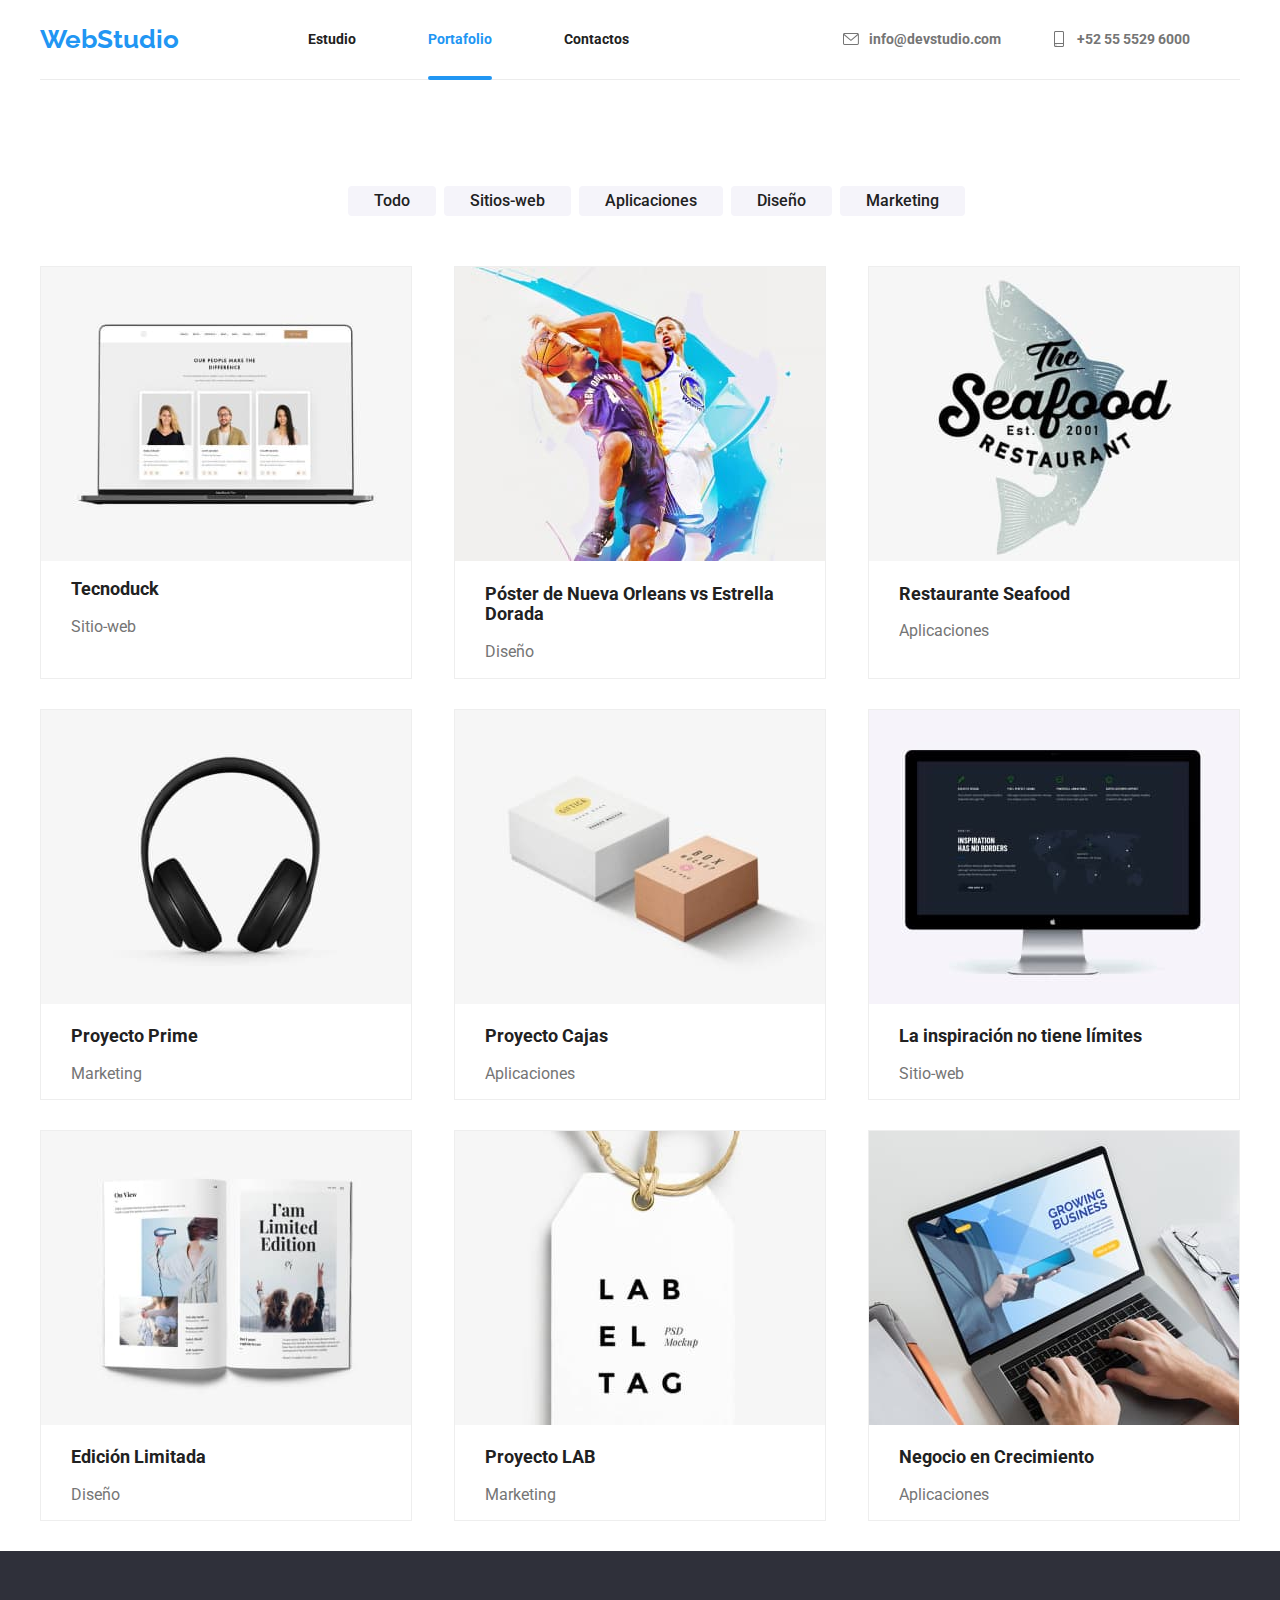
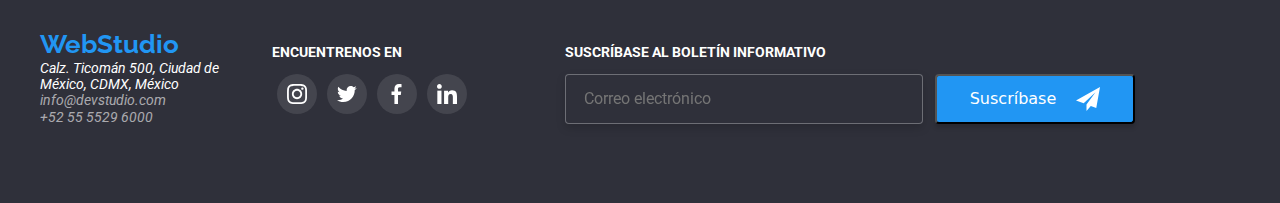
==== portfolio.html @ 3daa3411 "first commit" ====
<!DOCTYPE html>
<html lang="es">
<head>
    <meta charset="UTF-8" />
    <meta http-equiv="X-UA-Compatible" content="IE=edge" />
    <meta name="viewport" content="width=device-width, initial-scale=1.0" />
    <title>WebStudio</title>
    <!-- Link hoja de estilos -->
    <link rel="stylesheet" href="./css/styles.css" />
    <!--Normalización de estilos (Normalize styles) -->
    <link
    rel="stylesheet"
    href="https://cdnjs.cloudflare.com/ajax/libs/modern-normalize/1.0.0/modern-normalize.min.css"
    />
    <!-- Fuentes Google Fonts -->
    <link rel="preconnect" href="https://fonts.googleapis.com" />
    <link rel="preconnect" href="https://fonts.gstatic.com" crossorigin />
    <link
    href="https://fonts.googleapis.com/css2?family=Roboto:ital,wght@0,100;0,300;0,400;0,500;0,700;0,900;1,100;1,300;1,400;1,500;1,700;1,900&display=swap"
    rel="stylesheet"
    />
    <link href="https://fonts.googleapis.com/css2?family=Raleway:wght@700&display=swap" rel="stylesheet">
</head>
<body>
  <header class="header container">
    <main class="menu">
      <!-- Logo -->
      <a href="./index.html" class="logo">WebStudio</a>
      <!-- Panel de navegación -->
      <nav class="menu__nav">
        <ul class="menu__list">
          <li><a href="./index.html">Estudio</a></li>
          <li><a href="./portfolio.html" class="active">Portafolio</a></li>
          <li><a href="">Contactos</a></li>
        </ul>
      </nav>
    </main>
    <!-- Datos de contacto -->
    <main class="menucontact">
      <ul class="menucontact__list">
        <li class="menucontact__item">
          <svg class="menucontact__icon">
            <use href="./images/icons.svg#icon-envelope"></use>
          </svg>
          <a href="mailto:info@devstudio.com" class="menucontact__link">info@devstudio.com</a>
        </li>
        <li class="menucontact__item">
          <svg class="menucontact__icon">
            <use href="./images/icons.svg#icon-phone"></use>
          </svg>
          <a href="tel:+525555296000" class="menucontact__link">+52 55 5529 6000</a>
        </li>
      </ul>
    </main>
  </header>
    <!-- submenu -->
    <section>
    <ul class="submenu-list">
        <li>
            <input class="submenu-list__button" type="button" value="Todo"/>
        </li>
        <li>
            <input class="submenu-list__button" type="button" value="Sitios-web"/>
        </li>
        <li>
          <input class="submenu-list__button" type="button" value="Aplicaciones"/>
        </li>
        <li>
          <input class="submenu-list__button" type="button" value="Diseño"/>
        </li>
        <li>
          <input class="submenu-list__button" type="button" value="Marketing"/>
        </li>
    </ul>
    </section>
    <!-- Seccione de imágenes -->
    <section class="container">
    <ul class="services-list">
        <li class="services-list__item">
            <div class="services-list__bg">
              <img src="./images/WebSite.jpg" alt="Sitio Web" class="services-list__image"/>
              <p>Tecnoduck es una plataforma de distribución de coronavirus de última generación. Las compañías usan esta plataforma para el espionaje digital y los ataques a los servidores seguros de la competencia.</p>
            </div>
            <div class="services-list__description">
                <h3 class="services-list__title">Tecnoduck</h3>
                <p class="services-list__subtitle">Sitio-web</p>    
            </div>
        </li>
        <li class="services-list__item">
            <img src="./images/Players.jpg" alt="Jugadores" class="services-list__image" />
            <div class="services-list__description">
                <h3 class="services-list__title">Póster de Nueva Orleans vs Estrella Dorada</h3>
                <p class="services-list__subtitle">Diseño</p>    
            </div>
        </li>
        <li class="services-list__item">
            <img src="./images/fish.jpg" alt="Restaurantes" class="services-list__image" />
            <div class="services-list__description">
                <h3 class="services-list__title">Restaurante Seafood</h3>
                <p class="services-list__subtitle">Aplicaciones</p>    
            </div>
        </li>
        <li class="services-list__item">
            <img src="./images/Aarphones.jpg" alt="Audífonos" class="services-list__image" />
            <div class="services-list__description">
                <h3 class="services-list__title">Proyecto Prime</h3>
                <p class="services-list__subtitle">Marketing</p>    
            </div>
        </li>
        <li class="services-list__item">
            <img src="./images/Boxes.jpg" alt="Cajas" class="services-list__image" />
            <div class="services-list__description">
                <h3 class="services-list__title">Proyecto Cajas</h3>
                <p class="services-list__subtitle">Aplicaciones</p>    
            </div>
        </li>
        <li class="services-list__item">
            <img src="./images/Pc graphics.jpg" alt="PC con gráficas" class="services-list__image" />
            <div class="services-list__description">
                <h3 class="services-list__title">La inspiración no tiene límites</h3>
                <p class="services-list__subtitle">Sitio-web</p>    
            </div>
        </li>
        <li class="services-list__item">
            <img src="./images/Book.jpg" alt="Libro" class="services-list__image" />
            <div class="services-list__description">
                <h3 class="services-list__title">Edición Limitada</h3>
                <p class="services-list__subtitle">Diseño</p>    
            </div>
        </li>
        <li class="services-list__item">
            <img src="./images/Card.jpg" alt="Tarjeta" class="services-list__image" />
            <div class="services-list__description">
                <h3 class="services-list__title">Proyecto LAB</h3>
                <p class="services-list__subtitle">Marketing</p>    
            </div>
        </li>
        <li class="services-list__item">
            <img src="./images/Laptop.jpg" alt="Portátil" class="services-list__image" />
            <div class="services-list__description">
                <h3 class="services-list__title">Negocio en Crecimiento</h3>
                <p class="services-list__subtitle">Aplicaciones</p>    
            </div>
        </li>
    </ul>
    </section>
    <!-- Pie de pagina -->
    <footer class="footer">
      <main class="footer-main container">
        <div>
          <a class="logo" href="#">WebStudio</a>
          <address class="footer-address"> 
            Calz. Ticomán 500, Ciudad de <br/> México, CDMX, México 
            <ul class="footer-address__list">
              <li class="footer-address__item">
                <a class="footer-address__link" href="mailto:info@devstudio.com">info@devstudio.com</a>
              </li class="footer-address__item">
              <li><a class="footer-address__link"  href="tel:+525555296000">+52 55 5529 6000</a></li>
            </ul>
          </address>
        </div>
        <!-- Footer redes -->
        <div class="container-social-networks">
          <h3 class="text-footer-social-networks">ENCUENTRENOS EN</h3>
          <div class="footer-social-networks">
            <div class="footer-social-networks__bg">
              <svg class="footer-social-networks__icon">
                <use href="./images/icons.svg#icon-instagram"></use>
              </svg>
            </div>
            <div class="footer-social-networks__bg">
              <svg class="footer-social-networks__icon">
                <use href="./images/icons.svg#icon-twitter"></use>
              </svg>
            </div>
            <div class="footer-social-networks__bg">
              <svg class="footer-social-networks__icon">
                <use href="./images/icons.svg#icon-facebook"></use>
              </svg>
            </div>
            <div class="footer-social-networks__bg">
              <svg class="footer-social-networks__icon">
                <use href="./images/icons.svg#icon-linkedin"></use>
              </svg>
            </div>
          </div>
        </div>
        <div class="footer-subscription">
          <h3 class="text-footer-social-networks">SUSCRÍBASE AL BOLETÍN INFORMATIVO</h3>
          <form class="form-subscription" name="form-subscription">
            <label class="form-subscription__label">
              <input class="form-subscription__input" type="email" name="email" placeholder="Correo electrónico" required/>
            </label>
            <button class="btn-telegram">Suscríbase
              <svg class="icon-telegram">
                <use href="./images/icons.svg#icon-telegram"></use>
              </svg>
            </button> 
          </form>
        </div>
        </div>
      </main>
    </footer>
</body>
</html>
---- css/styles.css ----
/* ----- Parámetros generales ----- */
:root {
  --main-color: #2196f3;
  --banner-color: #2f303a;
  --text-black: #212121;
  --text-grey: #757575;
  --cubic: cubic-bezier(0.4, 0, 0.2, 1);
}
body {
  font-family: 'Roboto', sans-serif;
  color: var(--text-black);
  display: flex;
  flex-direction: column;
}
.container {
  width: 1200px;
  margin-left: auto;
  margin-right: auto;
}
/* ----- Sección de navegación ----- */
.header {
  display: flex;
  align-items: center;
  justify-content: space-between;
  height: 80px;
  border-bottom: 1px solid #ececec;
}
.menu {
  display: flex;
  align-items: center;
  height: 100%;
}
.logo {
  color: var(--main-color);
  text-decoration: none;
  font-family: 'Raleway', sans-serif;
  font-weight: 700;
  font-size: 26px;
  margin-right: 93px;
}
.menu__nav {
  height: 100%;
  width: 393px;
}
.menu__list {
  list-style: none;
  display: flex;
  justify-content: space-around;
  align-items: center;
  padding: 0%;
  margin: 0%;
  height: 100%;
}
.menu__list a {
  color: var(--text-black);
  text-decoration: none;
  text-align: center;
  font-family: 'Roboto', sans-serif;
  font-size: 14px;
  font-weight: 700;
  position: relative;
  transition: color 250ms var(--cubic);
}
.menu__list a:hover,
.menu__list a:focus {
  color: var(--main-color);
  cursor: pointer;
}
/* ------- Uso de after --------- */
.menu__list a::after {
  content: '';
  width: 100%;
  height: 4px;
  background-color: var(--main-color);
  border-radius: 2px;
  position: absolute;
  top: 45px;
  left: 0%;
  opacity: 0;
}
.menu__list a.active::after {
  opacity: 1;
}
.menu__list a.active {
  color: var(--main-color);
}
.menucontact__list {
  list-style: none;
  display: flex;
  align-items: center;
  justify-content: space-between;
  flex-direction: row;
}
.menucontact__item {
  display: flex;
}
.menucontact__item:hover .menucontact__icon,
.menucontact__item:focus .menucontact__icon {
  fill: var(--main-color);
  cursor: pointer;
}
/*----------- Animación de cursor ---------------*/
.menucontact__item:hover .menucontact__link,
.menucontact__item:focus .menucontact__link {
  color: var(--main-color);
  cursor: pointer;
}
.menucontact__link {
  color: var(--text-grey);
  text-decoration: none;
  text-align: left;
  font-family: 'Roboto', sans-serif;
  font-size: 14px;
  font-weight: 700;
  margin-right: 50px;
  margin-left: 10px;
  transition: color 250ms var(--cubic);
}
.menucontact__icon {
  width: 16px;
  height: 16px;
  margin-bottom: 0px;
  fill: var(--text-grey);
  transition: fill 250ms var(--cubic);
}
/* ------- Banner "Soluciones eficaces..." ------- */
.banner {
  background-image: url(../images/Team.jpg);
  background-repeat: no-repeat;
  background-position: 50% 50%;
  background-size: auto;
  height: 600px;
  display: flex;
}
.banner__backgroun--rbga {
  background: rgba(47, 48, 58, 0.4);
  width: 1600px;
  height: 100%;
  margin-left: auto;
  margin-right: auto;
  display: flex;
  flex-direction: column;
  justify-content: center;
  align-items: center;
}
.banner__title {
  color: white;
  font-family: 'Roboto', sans-serif;
  font-size: 44px;
  width: 600px;
  text-align: center;
  margin: 0%;
}
.banner__boxbutton {
  margin-top: 30px;
}
.banner__button {
  background-color: var(--main-color);
  padding: 10px 32px;
  color: white;
  font-family: 'Roboto', sans-serif;
  font-size: 16px;
  border: transparent;
  box-shadow: 0px 4px 4px rgba(0, 0, 0, 0.15);
  border-radius: 4px;
}
.banner__button:hover {
  cursor: pointer;
}
/* ------------  Modal  ------------------- */
.backdrop {
  position: fixed;
  top: 0%;
  width: 100%;
  height: 100%;
  background-color: rgba(0, 0, 0, 0.5);
  z-index: 1;
  display: flex;
  justify-content: center;
  align-items: center;
  transition: opacity 250ms var(--cubic);
}
.modal {
  position: absolute;
  width: 528px;
  height: 581px;
  background-color: white;
  position: fixed;
  border-radius: 4px;
  display: flex;
  flex-direction: column;
  align-items: center;
}

.backdrop.is-hidden {
  opacity: 0;
  visibility: visible;
  pointer-events: none;
}
.icon-modal {
  width: 11px;
  height: 11px;
  fill: var(--text-black);
  transition: fill 250ms var(--cubic);
}
.close-modal {
  width: 30px;
  height: 30px;
  border-radius: 50%;
  background-color: white;
  border: 1px solid rgba(0, 0, 0, 0.1);
  margin-top: 8px;
  margin-left: 91%;
  padding: 0%;
}
.close-modal:hover,
.close-modal:hover .icon-modal {
  cursor: pointer;
  fill: var(--main-color);
}

/* ------ Formulario Modal ------ */
.form {
  display: flex;
  flex-direction: column;
  width: 448px;
}
.form h2 {
  font-family: 'Roboto';
  font-style: normal;
  font-weight: 700;
  font-size: 20px;
  line-height: 23.44px;
  margin-left: auto;
  margin-right: auto;
}
.form__label {
  display: flex;
  flex-direction: column;
  font-family: 'Roboto';
  font-style: normal;
  font-weight: 400;
  font-size: 12px;
  color: var(--text-grey);
  margin-bottom: 10px;
  margin-top: 4px;
}
.form__label:hover {
  cursor: pointer;
}
.form__label:hover .form__box {
  border: 1px solid var(--main-color);
}
.form__label:hover .form__icons {
  fill: var(--main-color);
}
.form__box {
  display: flex;
  align-items: center;
  border: 1px solid rgba(33, 33, 33, 0.2);
  border-radius: 4px;
  height: 40px;
  width: 100%;
  transition: border 250ms var(--cubic);
}
.form__icons {
  width: 12px;
  height: 12px;
  fill: var(--text-black);
  margin-left: 15px;
  margin-right: 15px;
  transition: fill 250ms var(--cubic);
}
.form__input {
  border: 1px solid rgba(255, 255, 255, 0);
  width: 100%;
  font-family: 'Roboto';
  font-style: normal;
  font-weight: 400;
  font-size: 14px;
  color: var(--text-black);
  outline: none;
}
.form__feedback {
  width: 100%;
  height: 120px;
  border: 1px solid rgba(33, 33, 33, 0.2);
  border-radius: 4px;
}
.form__text {
  width: 94%;
  height: 88%;
  margin-top: 12px;
  margin-left: 16px;
  outline: none;
  border: none;
}
.form__politics {
  display: flex;
  align-items: flex-start;
  margin-left: auto;
  margin-right: auto;
}
.form__politics:hover {
  cursor: pointer;
}
.form__politics p {
  font-family: 'Roboto';
  font-style: normal;
  font-weight: 400;
  font-size: 14px;
  color: var(--text-grey);
  width: 400px;
  margin-top: -1px;
  margin-left: 10px;
}
.form-button-submit {
  width: 200px;
  height: 50px;
  background-color: var(--main-color);
  margin-left: auto;
  margin-right: auto;
  border: 0;
  border-radius: 4px;
  font-family: 'Roboto';
  font-style: normal;
  font-weight: 700;
  font-size: 16px;
  color: white;
  box-shadow: 0px 4px 4px rgba(0, 0, 0, 0.15);
}
.form-button-submit:hover {
  cursor: pointer;
}
/* ----- Primera sección valores --------- */
.values {
  display: flex;
  justify-content: space-between;
  margin-top: 95px;
  margin-bottom: 95px;
}
.card {
  width: 270px;
}
.card__bg {
  background-color: #f5f4fa;
  width: 270px;
  height: 120px;
  display: flex;
  justify-content: center;
  align-items: center;
}
.card__icons {
  width: 70px;
  height: 70px;
}
.card__subtitles {
  font-family: 'Roboto', sans-serif;
  color: var(--text-black);
  font-weight: 700;
  font-size: 14px;
}
.card__paragraph {
  font-family: 'Roboto', sans-serif;
  color: var(--text-grey);
  font-weight: 400;
  font-size: 14px;
}
/*----- A que nos dedicamos ----- */
.second-section-subtitle {
  font-family: 'Roboto', sans-serif;
  color: var(--text-black);
  font-weight: 700;
  font-size: 36px;
  text-align: center;
  margin: 0px 0px 55px 0px;
}
.card-images {
  list-style: none;
  margin: 0px 0px 94px 0px;
  display: flex;
  justify-content: space-between;
  font-family: 'roboto';
  font-weight: 700;
  font-size: 14px;
  letter-spacing: 1px;
}
/*---Posicionamiento relativo y absoluto---- */
.card-images__item {
  position: relative;
  margin: 0px;
  display: flex;
  justify-content: center;
}
.card-images__link {
  width: 373.16px;
  margin: 0px;
}
.card-images__p {
  background-color: rgba(47, 48, 58, 0.8);
  padding-top: 27px;
  padding-bottom: 27px;
  color: white;
  text-align: center;
  position: absolute;
  bottom: 0px;
  left: 0px;
  right: 0px;
  margin: 0px;
}
/* =======Sección equipo de trabajo====== */
.section-team {
  background-color: #f5f4fa;
}
.third-section-subtitle {
  font-family: 'Roboto', sans-serif;
  color: var(--text-black);
  font-weight: 700;
  font-size: 36px;
  text-align: center;
  margin-top: 74px;
  margin-bottom: 50px;
}
.main-section-team {
  display: flex;
  justify-content: space-between;
}
.card-team__box {
  text-align: center;
  background-color: white;
  margin-bottom: 94px;
  border-radius: 0px 0px 4px 4px;
  box-shadow: 0px 1px 3px rgba(0, 0, 0, 0.12), 0px 1px 1px rgba(0, 0, 0, 0.14),
    0px 2px 1px rgba(0, 0, 0, 0.2);
}
.card-team__names {
  font-family: 'Roboto', sans-serif;
  color: var(--text-black);
  font-weight: 500;
  font-size: 16px;
}
.card-team__images {
  width: 270px;
}
.card-team__post {
  font-family: 'Roboto', sans-serif;
  color: var(--text-grey);
  font-weight: 400;
  font-size: 16px;
}
.card-team-box-icons {
  display: flex;
  justify-content: center;
  flex-direction: row;
  margin-top: 16px;
  margin-bottom: 30px;
}
.card-team-box-icons__bg {
  width: 40px;
  height: 40px;
  background-color: white;
  border-radius: 50%;
  display: flex;
  justify-content: center;
  align-items: center;
  margin-left: 5px;
  margin-right: 5px;
  transition: background-color 250ms var(--cubic);
}
.card-team-box-icons__bg:hover {
  background-color: var(--main-color);
  cursor: pointer;
}

.card-team-box-icons__bg:hover .card-team-box-icons__icon {
  fill: white;
}
.card-team-box-icons__icon {
  fill: var(--text-grey);
  width: 20px;
  height: 20px;
  transition: fill 250ms var(--cubic);
}
/* <!-- Clientes regulares --> */
.customers-box {
  display: flex;
  flex-direction: row;
  justify-content: center;
  margin-bottom: 151px;
}
.customers-box__border {
  width: 170px;
  height: 81px;
  border: 1px solid #afb1b8;
  display: flex;
  justify-content: center;
  align-items: center;
  margin-left: 15px;
  margin-right: 15px;
  border-radius: 4px;
  transition: border 250ms var(--cubic);
}
.customers-box__border:hover {
  cursor: pointer;
  border: 1px solid var(--main-color);
}
.customers-box__border:hover .customers-box__icon {
  fill: var(--main-color);
}
.customers-box__icon {
  width: 50%;
  height: 50%;
  fill: #afb1b8;
  transition: fill 250ms var(--cubic);
}
/* ------Pie de pagina------*/
.footer {
  background-color: var(--banner-color);
  height: 252px;
  display: flex;
  align-items: center;
}
.footer-main {
  display: flex;
}

/* ----- footer sección dirección ------ */
.footer-address {
  font-family: 'Roboto', sans-serif;
  font-weight: 400;
  font-size: 14px;
  color: white;
}
.footer-address__list {
  list-style: none;
  padding: 0%;
  margin: 0%;
}
.footer-address__link {
  font-family: 'Roboto', sans-serif;
  color: rgba(255, 255, 255, 0.6);
  font-weight: 400;
  font-size: 14px;
  text-decoration: none;
  transition: color 250ms var(--cubic);
}
.footer-address__link:hover {
  color: var(--main-color);
}
/* ----- footer sección redes ------ */
.container-social-networks {
  display: flex;
  flex-direction: column;
}
.footer-social-networks {
  display: flex;
  flex-direction: row;
  align-items: center;
}
.footer-social-networks__bg {
  width: 40px;
  height: 40px;
  background-color: rgba(255, 255, 255, 0.1);
  border-radius: 50%;
  display: flex;
  justify-content: center;
  align-items: center;
  margin-left: 5px;
  margin-right: 5px;
  transition: background-color 250ms var(--cubic);
}
.footer-social-networks__icon {
  fill: white;
  width: 20px;
  height: 20px;
}
.footer-subscription {
  width: 570px;
  height: 86px;
  margin-left: 93px;
}
.text-footer-social-networks {
  color: white;
  font-family: 'Roboto';
  font-style: normal;
  font-weight: 700;
  font-size: 14px;
  line-height: 16px;
}
.footer-social-networks__bg:hover {
  background-color: var(--main-color);
  cursor: pointer;
}

/* ------ Suscripción ------- */
.form-subscription {
  width: 100%;
  display: flex;
}
.form-subscription__label {
  width: 358px;
  height: 50px;
  border: 1px solid rgba(255, 255, 255, 0.3);
  filter: drop-shadow(0px 4px 4px rgba(0, 0, 0, 0.15));
  border-radius: 4px;
  background-color: var(--banner-color);
  margin-right: 12px;
  display: flex;
  align-items: center;
}
.form-subscription__input {
  font-family: 'Roboto';
  font-style: normal;
  font-weight: 400;
  font-size: 16px;
  line-height: 20px;
  color: rgba(255, 255, 255, 0.6);
  outline: none;
  background-color: var(--banner-color);
  border: none;
  margin-left: 16px;
}
.btn-telegram {
  width: 200px;
  height: 50px;
  background: var(--main-color);
  color: white;
  border-radius: 4px;
  box-shadow: 0px 4px 4px rgba(0, 0, 0, 0.15);
  display: flex;
  align-items: center;
  justify-content: center;
}
.btn-telegram:hover,
.form-subscription__label {
  cursor: pointer;
}
.icon-telegram {
  width: 24px;
  height: 24px;
  fill: white;
  margin-left: 20px;
}

/* =====Page Portfolio==== */
.submenu-list {
  display: flex;
  justify-content: center;
  margin-top: 106px;
  margin-bottom: 50px;
  list-style: none;
  text-align: center;
}
.submenu-list__button {
  font-family: 'Roboto', sans-serif;
  color: var(--text-black);
  font-weight: 500;
  font-size: 16px;
  text-decoration: none;
  background-color: #f5f4fa;
  margin-right: 8px;
  padding: 6px 26px 6px 26px;
  border-radius: 4px;
  border: white;
  transition: color 250ms var(--cubic);
}
.submenu-list__button:hover,
.submenu-list__button:focus {
  cursor: pointer;
  background-color: var(--main-color);
  color: white;
  box-shadow: 0px 3px 1px rgba(0, 0, 0, 0.1), 0px 1px 2px rgba(0, 0, 0, 0.08),
    0px 2px 2px rgba(0, 0, 0, 0.12);
  border-radius: 4px;
}
/* ---- Lista de servicios ----- */
.services-list {
  list-style: none;
  font-family: 'Roboto', sans-serif;
  margin: 0%;
  padding: 0%;
  display: flex;
  flex-wrap: wrap;
  justify-content: space-between;
}
.services-list__item {
  border: 1px solid #eeeeee;
  margin-bottom: 30px;
}
.services-list__item:hover {
  cursor: pointer;
  box-shadow: 0px 1px 1px rgba(0, 0, 0, 0.12), 0px 4px 4px rgba(0, 0, 0, 0.06),
    1px 4px 6px rgba(0, 0, 0, 0.16);
}
.services-list__bg {
  width: 370px;
  height: 294px;
  overflow: hidden;
  position: relative;
}
.services-list__image {
  width: 370px;
}
.services-list__bg > p {
  background: rgba(33, 150, 243, 0.9);
  color: white;
  width: 370px;
  height: 294px;
  font-family: 'roboto';
  font-weight: 400;
  size: 18px;
  line-height: 28px;
  padding-left: 10%;
  padding-right: 10%;
  padding-top: 17%;
  position: absolute;
  transform: translateY(0%);
}
.services-list__item:hover > .services-list__bg > p {
  transform: translateY(-101%);
  margin: 0%;
  transition: transform 250ms ease;
  transition-timing-function: cubic-bezier(0.4, 0, 0.2, 1);
}
.services-list__description {
  margin-left: 30px;
  width: 322px;
}
.services-list__title {
  font-size: 18px;
  font-weight: 700;
}
.services-list__subtitle {
  font-size: 16px;
  font-weight: 400;
  color: var(--text-grey);
}
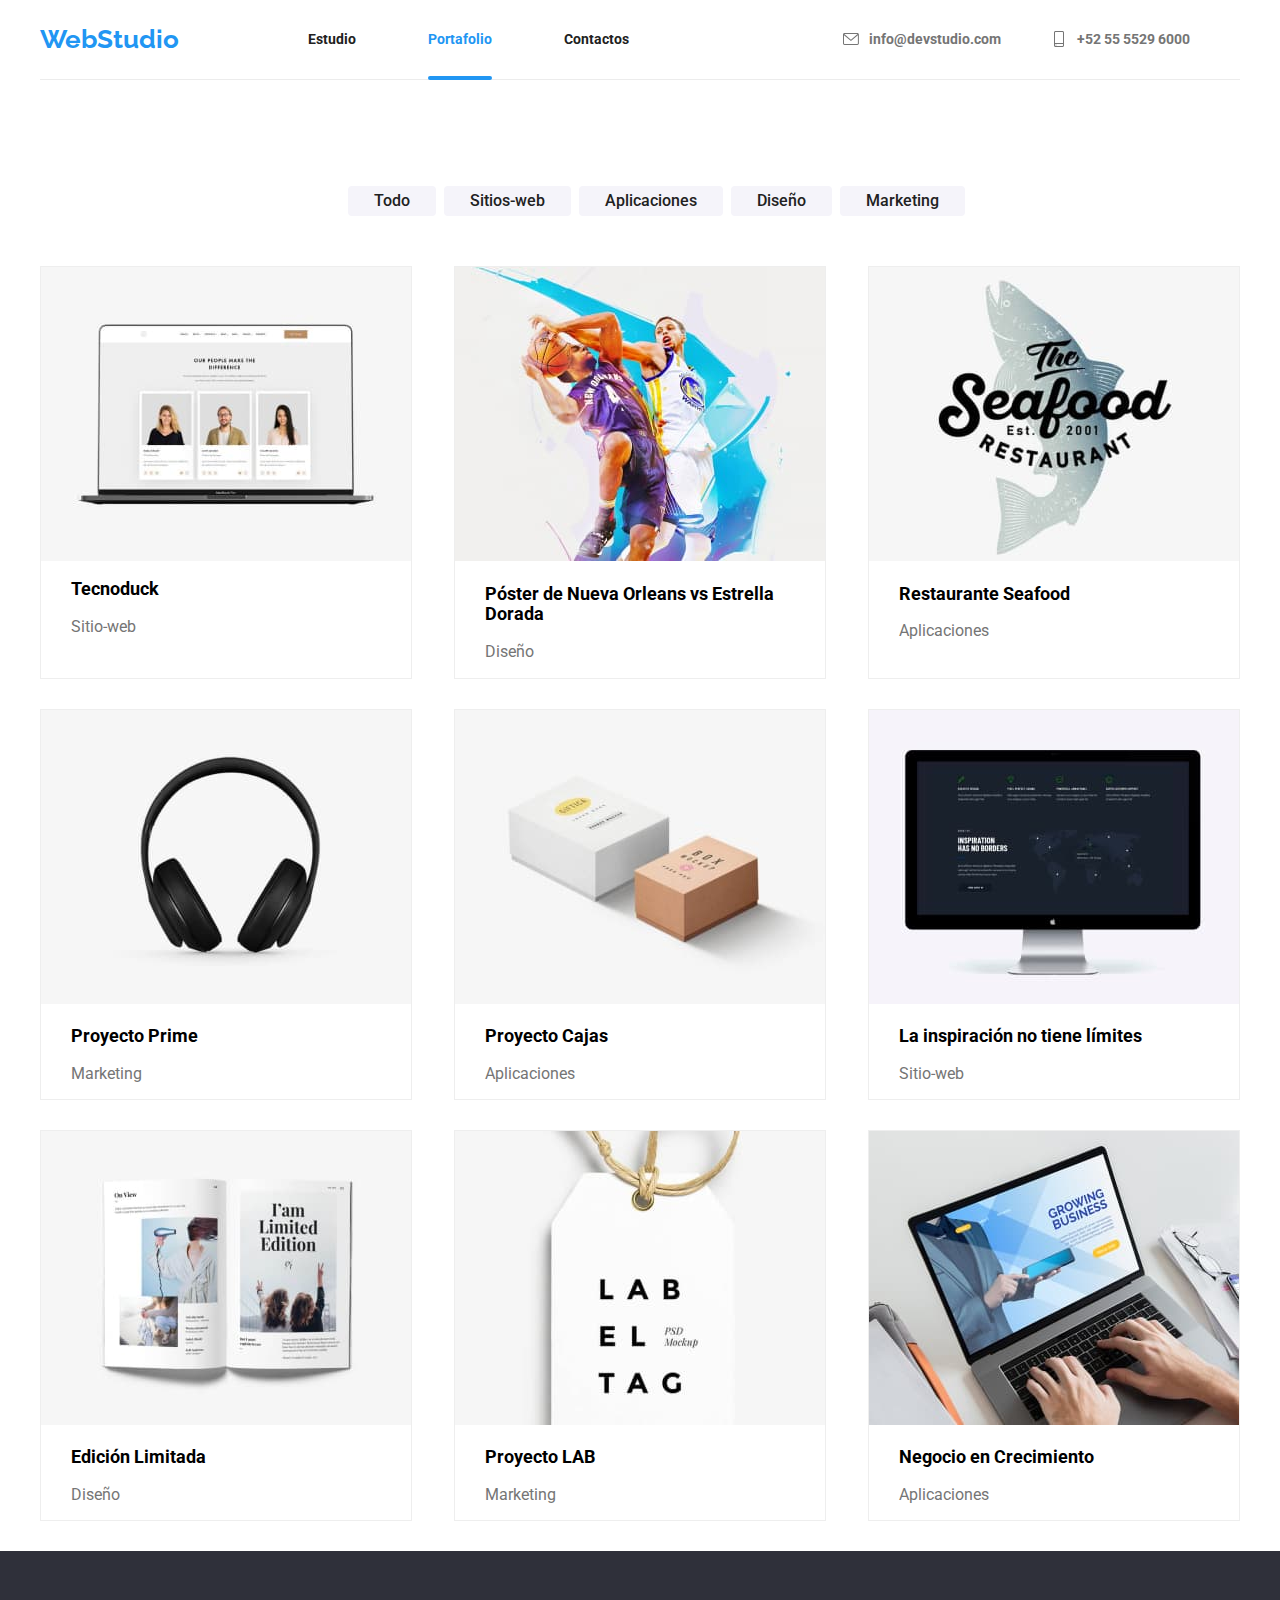
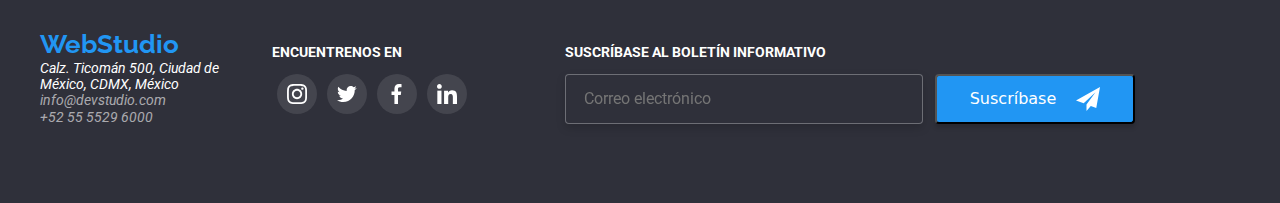
==== commit f75da747: "Actualizacion" ====
--- a/portfolio.html
+++ b/portfolio.html
@@ -6,7 +6,7 @@
     <meta name="viewport" content="width=device-width, initial-scale=1.0" />
     <title>WebStudio</title>
     <!-- Link hoja de estilos -->
-    <link rel="stylesheet" href="./css/styles.css" />
+    <link rel="stylesheet" href="./css/main.min.css" />
     <!--Normalización de estilos (Normalize styles) -->
     <link
     rel="stylesheet"
--- a/css/main.min.css
+++ b/css/main.min.css
@@ -0,0 +1 @@
+@charset "UTF-8";body{font-family:Roboto,sans-serif;color:var(--text-black);display:flex;flex-direction:column}.container{width:1200px;margin-left:auto;margin-right:auto}.header{height:80px;border-bottom:1px solid #ececec;display:flex;align-items:center;justify-content:space-between}.logo{font-weight:700;font-size:26px;margin-right:93px;color:#2196f3;text-decoration:none;font-family:Raleway,sans-serif}.menu{height:100%;display:flex;align-items:center}.menu__nav{height:100%;width:393px}.menu__list{list-style:none;display:flex;justify-content:space-around;align-items:center;padding:0;margin:0;height:100%}.menu__list a{color:#212121;text-decoration:none;text-align:center;font-family:Roboto,sans-serif;font-size:14px;font-weight:700;position:relative;transition:color 250ms cubic-bezier(.4,0,.2,1)}.menu__list a:focus,.menu__list a:hover{color:#2196f3;cursor:pointer}.menu__list a::after{content:"";width:100%;height:4px;background-color:#2196f3;border-radius:2px;position:absolute;top:45px;left:0;opacity:0}.menu__list a.active::after{opacity:1}.menu__list a.active{color:#2196f3}.menucontact__list{list-style:none;display:flex;align-items:center;justify-content:space-between;flex-direction:row}.menucontact__item{display:flex}.menucontact__item:focus .menucontact__icon,.menucontact__item:hover .menucontact__icon{fill:#2196f3;cursor:pointer}.menucontact__item:focus .menucontact__link,.menucontact__item:hover .menucontact__link{color:#2196f3;cursor:pointer}.menucontact__link{color:#757575;text-decoration:none;text-align:left;font-family:Roboto,sans-serif;font-size:14px;font-weight:700;margin-right:50px;margin-left:10px;transition:color 250ms cubic-bezier(.4,0,.2,1)}.menucontact__icon{width:16px;height:16px;margin-bottom:0;fill:#757575;transition:fill 250ms cubic-bezier(.4,0,.2,1)}.banner{background-image:url(../../images/Team.jpg);background-repeat:no-repeat;background-position:50% 50%;background-size:auto;height:600px;display:flex}.banner__backgroun--rbga{background:rgba(47,48,58,.4);width:1600px;height:100%;margin-left:auto;margin-right:auto;display:flex;flex-direction:column;justify-content:center;align-items:center}.banner__title{color:#fff;font-family:Roboto,sans-serif;font-size:44px;width:600px;text-align:center;margin:0}.banner__boxbutton{margin-top:30px}.banner__button{background-color:#2196f3;padding:10px 32px;color:#fff;font-family:Roboto,sans-serif;font-size:16px;border:transparent;box-shadow:0 4px 4px rgba(0,0,0,.15);border-radius:4px}.banner__button:hover{cursor:pointer}.values{display:flex;justify-content:space-between;margin-top:95px;margin-bottom:95px}.card{width:270px}.card__bg{background-color:#f5f4fa;width:270px;height:120px;display:flex;justify-content:center;align-items:center}.card__icons{width:70px;height:70px}.card__subtitles{font-family:Roboto,sans-serif;color:#212121;font-weight:700;font-size:14px}.card__paragraph{font-family:Roboto,sans-serif;color:#757575;font-weight:400;font-size:14px}.second-section-subtitle{font-family:Roboto,sans-serif;color:#212121;font-weight:700;font-size:36px;text-align:center;margin:0 0 55px 0}.card-images{list-style:none;margin:0 0 94px 0;display:flex;justify-content:space-between;font-family:roboto;font-weight:700;font-size:14px;letter-spacing:1px}.card-images__item{position:relative;margin:0;display:flex;justify-content:center}.card-images__link{width:373.16px;margin:0}.card-images__p{background-color:rgba(47,48,58,.8);padding-top:27px;padding-bottom:27px;color:#fff;text-align:center;position:absolute;bottom:0;left:0;right:0;margin:0}.section-team{background-color:#f5f4fa}.third-section-subtitle{font-family:Roboto,sans-serif;color:#212121;font-weight:700;font-size:36px;text-align:center;margin-top:74px;margin-bottom:50px}.card-team{display:flex;justify-content:space-between}.card-team__box{text-align:center;background-color:#fff;margin-bottom:94px;border-radius:0 0 4px 4px;box-shadow:0 1px 3px rgba(0,0,0,.12),0 1px 1px rgba(0,0,0,.14),0 2px 1px rgba(0,0,0,.2)}.card-team__names{font-family:Roboto,sans-serif;color:#212121;font-weight:500;font-size:16px}.card-team__images{width:270px}.card-team__post{font-family:Roboto,sans-serif;color:#757575;font-weight:400;font-size:16px}.card-team-box-icons{display:flex;justify-content:center;flex-direction:row;margin-top:16px;margin-bottom:30px}.card-team-box-icons__bg{width:40px;height:40px;background-color:#fff;border-radius:50%;display:flex;justify-content:center;align-items:center;margin-left:5px;margin-right:5px;transition:background-color 250ms cubic-bezier(.4,0,.2,1)}.card-team-box-icons__bg:hover{background-color:#2196f3;cursor:pointer}.card-team-box-icons__bg:hover .card-team-box-icons__icon{fill:#fff}.card-team-box-icons__icon{fill:#757575;width:20px;height:20px;transition:fill 250ms cubic-bezier(.4,0,.2,1)}.customers-box{display:flex;flex-direction:row;justify-content:center;margin-bottom:151px}.customers-box__border{width:170px;height:81px;border:1px solid #afb1b8;display:flex;justify-content:center;align-items:center;margin-left:15px;margin-right:15px;border-radius:4px;transition:border 250ms cubic-bezier(.4,0,.2,1)}.customers-box__border:hover{cursor:pointer;border:1px solid #2196f3}.customers-box__border:hover .customers-box__icon{fill:#2196f3}.customers-box__icon{width:50%;height:50%;fill:#afb1b8;transition:fill 250ms cubic-bezier(.4,0,.2,1)}.footer{background-color:#2f303a;height:252px;display:flex;align-items:center}.footer-main{display:flex}.footer-address{font-family:Roboto,sans-serif;font-weight:400;font-size:14px;color:#fff}.footer-address__list{list-style:none;padding:0;margin:0}.footer-address__link{font-family:Roboto,sans-serif;color:rgba(255,255,255,.6);font-weight:400;font-size:14px;text-decoration:none;transition:color 250ms cubic-bezier(.4,0,.2,1)}.footer-address__link:hover{color:#2196f3}.container-social-networks{display:flex;flex-direction:column}.footer-social-networks{display:flex;flex-direction:row;align-items:center}.footer-social-networks__bg{width:40px;height:40px;background-color:rgba(255,255,255,.1);border-radius:50%;display:flex;justify-content:center;align-items:center;margin-left:5px;margin-right:5px;transition:background-color 250ms cubic-bezier(.4,0,.2,1)}.footer-social-networks__icon{fill:#fff;width:20px;height:20px}.footer-social-networks__bg:hover{background-color:#2196f3;cursor:pointer}.footer-subscription{width:570px;height:86px;margin-left:93px}.text-footer-social-networks{color:#fff;font-family:Roboto;font-style:normal;font-weight:700;font-size:14px;line-height:16px}.form-subscription{width:100%;display:flex}.form-subscription__label{width:358px;height:50px;border:1px solid rgba(255,255,255,.3);filter:drop-shadow(0 4px 4px rgba(0, 0, 0, .15));border-radius:4px;background-color:#2f303a;margin-right:12px;display:flex;align-items:center}.form-subscription__input{font-family:Roboto;font-style:normal;font-weight:400;font-size:16px;line-height:20px;color:rgba(255,255,255,.6);outline:0;background-color:#2f303a;border:none;margin-left:16px}.btn-telegram{width:200px;height:50px;background:#2196f3;color:#fff;border-radius:4px;box-shadow:0 4px 4px rgba(0,0,0,.15);display:flex;align-items:center;justify-content:center}.btn-telegram:hover,.form-subscription__label{cursor:pointer}.icon-telegram{width:24px;height:24px;fill:#fff;margin-left:20px}.backdrop{position:fixed;top:0;width:100%;height:100%;background-color:rgba(0,0,0,.5);z-index:1;display:flex;justify-content:center;align-items:center;transition:opacity 250ms cubic-bezier(.4,0,.2,1)}.modal{position:absolute;width:528px;height:581px;background-color:#fff;position:fixed;border-radius:4px;display:flex;flex-direction:column;align-items:center}.backdrop.is-hidden{opacity:0;visibility:visible;pointer-events:none}.icon-modal{width:11px;height:11px;fill:#212121;transition:fill 250ms cubic-bezier(.4,0,.2,1)}.close-modal{width:30px;height:30px;border-radius:50%;background-color:#fff;border:1px solid rgba(0,0,0,.1);margin-top:8px;margin-left:91%;padding:0}.close-modal:hover,.close-modal:hover .icon-modal{cursor:pointer;fill:#2196f3}.form{display:flex;flex-direction:column;width:448px}.form h2{font-family:Roboto;font-style:normal;font-weight:700;font-size:20px;line-height:23.44px;margin-left:auto;margin-right:auto}.form__label{display:flex;flex-direction:column;font-family:Roboto;font-style:normal;font-weight:400;font-size:12px;color:#757575;margin-bottom:10px;margin-top:4px}.form__label:hover{cursor:pointer}.form__label:hover .form__box{border:1px solid #2196f3}.form__label:hover .form__icons{fill:#2196f3}.form__box{display:flex;align-items:center;border:1px solid rgba(33,33,33,.2);border-radius:4px;height:40px;width:100%;transition:border 250ms cubic-bezier(.4,0,.2,1)}.form__icons{width:12px;height:12px;fill:#212121;margin-left:15px;margin-right:15px;transition:fill 250ms cubic-bezier(.4,0,.2,1)}.form__input{border:1px solid rgba(255,255,255,0);width:100%;font-family:Roboto;font-style:normal;font-weight:400;font-size:14px;color:#212121;outline:0}.form__feedback{width:100%;height:120px;border:1px solid rgba(33,33,33,.2);border-radius:4px}.form__text{width:94%;height:88%;margin-top:12px;margin-left:16px;outline:0;border:none}.form__politics{display:flex;align-items:flex-start;margin-left:auto;margin-right:auto}.form__politics:hover{cursor:pointer}.form__politics p{font-family:Roboto;font-style:normal;font-weight:400;font-size:14px;color:#757575;width:400px;margin-top:-1px;margin-left:10px}.form-button-submit{width:200px;height:50px;background-color:#2196f3;margin-left:auto;margin-right:auto;border:0;border-radius:4px;font-family:Roboto;font-style:normal;font-weight:700;font-size:16px;color:#fff;box-shadow:0 4px 4px rgba(0,0,0,.15)}.form-button-submit:hover{cursor:pointer}.submenu-list{display:flex;justify-content:center;margin-top:106px;margin-bottom:50px;list-style:none;text-align:center}.submenu-list__button{font-family:Roboto,sans-serif;color:#212121;font-weight:500;font-size:16px;text-decoration:none;background-color:#f5f4fa;margin-right:8px;padding:6px 26px 6px 26px;border-radius:4px;border:#fff;transition:color 250ms cubic-bezier(.4,0,.2,1)}.submenu-list__button:focus,.submenu-list__button:hover{cursor:pointer;background-color:#2196f3;color:#fff;box-shadow:0 3px 1px rgba(0,0,0,.1),0 1px 2px rgba(0,0,0,.08),0 2px 2px rgba(0,0,0,.12);border-radius:4px}.services-list{list-style:none;font-family:Roboto,sans-serif;margin:0;padding:0;display:flex;flex-wrap:wrap;justify-content:space-between}.services-list__item{border:1px solid #eee;margin-bottom:30px}.services-list__item:hover{cursor:pointer;box-shadow:0 1px 1px rgba(0,0,0,.12),0 4px 4px rgba(0,0,0,.06),1px 4px 6px rgba(0,0,0,.16)}.services-list__bg{width:370px;height:294px;overflow:hidden;position:relative}.services-list__image{width:370px}.services-list__bg>p{background:rgba(33,150,243,.9);color:#fff;width:370px;height:294px;font-family:roboto;font-weight:400;size:18px;line-height:28px;padding-left:10%;padding-right:10%;padding-top:17%;position:absolute;transform:translateY(0)}.services-list__item:hover>.services-list__bg>p{transform:translateY(-101%);margin:0;transition:transform 250ms ease;transition-timing-function:cubic-bezier(.4,0,.2,1)}.services-list__description{margin-left:30px;width:322px}.services-list__title{font-size:18px;font-weight:700}.services-list__subtitle{font-size:16px;font-weight:400;color:#757575}